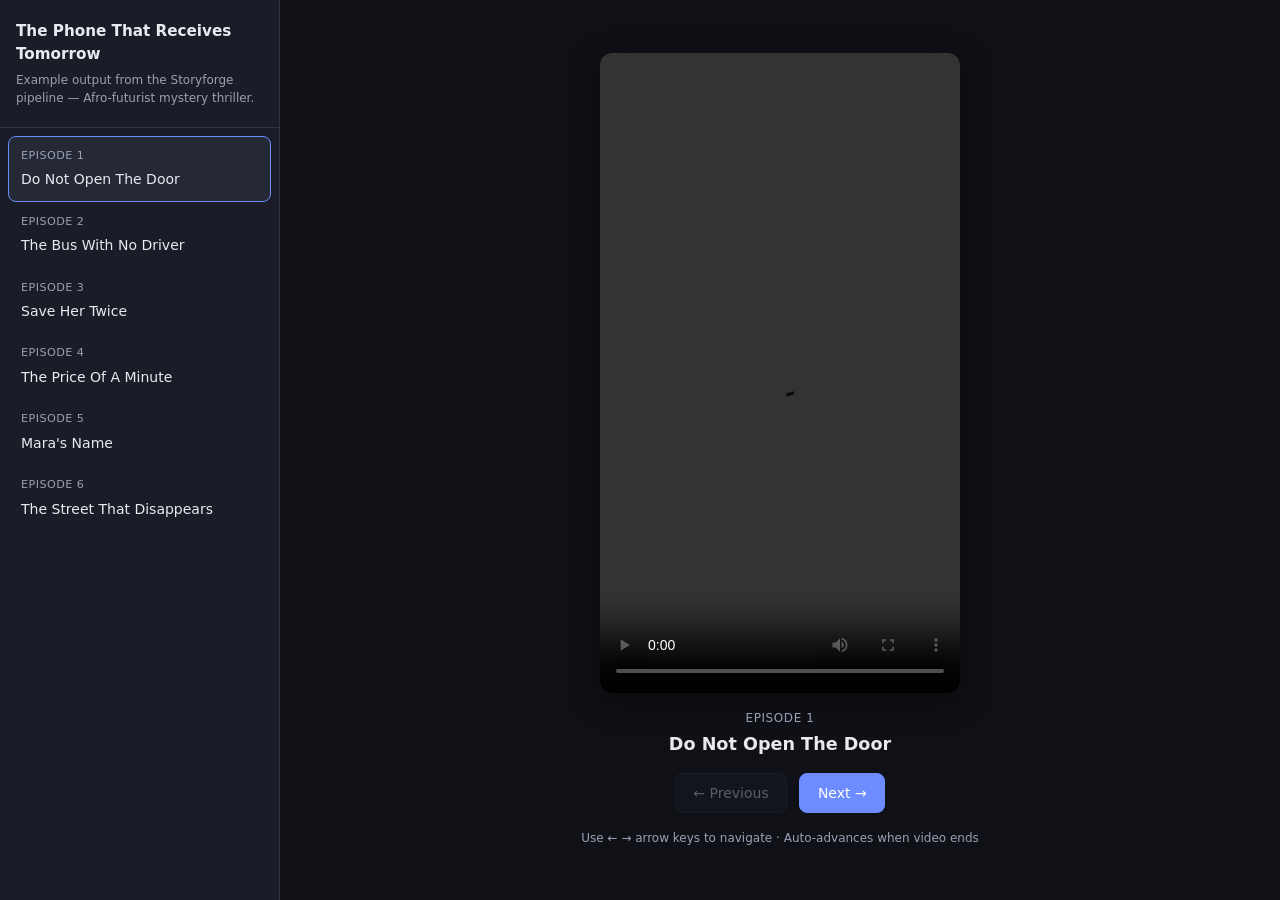
==== docs/preview/index.html @ 2965cf54 "Add interactive episode preview player and README embeds." ====
<!DOCTYPE html>
<html lang="en">
<head>
  <meta charset="UTF-8">
  <meta name="viewport" content="width=device-width, initial-scale=1.0">
  <title>Storyforge Preview Player</title>
  <link rel="stylesheet" href="player.css">
</head>
<body>
  <div class="app">
    <aside class="sidebar" id="sidebar">
      <div class="sidebar-header">
        <h1 id="series-title">Loading…</h1>
        <p id="series-description"></p>
      </div>
      <ul class="episode-list" id="episode-list"></ul>
    </aside>
    <div class="overlay" id="overlay"></div>
    <main class="main">
      <div class="top-bar">
        <button class="menu-toggle" id="menu-toggle" type="button" aria-label="Toggle episode list">Episodes</button>
        <span class="series-title" id="top-series-title"></span>
      </div>
      <div class="player-area" id="player-area">
        <p class="loading" id="loading">Loading episodes…</p>
      </div>
    </main>
  </div>
  <script src="player.js"></script>
</body>
</html>
---- docs/preview/player.css ----
:root {
  --bg: #0f1117;
  --surface: #1a1d27;
  --surface-hover: #252936;
  --border: #2e3344;
  --text: #e8eaef;
  --text-muted: #9aa0b4;
  --accent: #6c8cff;
  --accent-hover: #8aa4ff;
  --sidebar-width: 280px;
}
* { box-sizing: border-box; margin: 0; padding: 0; }
body {
  font-family: system-ui, -apple-system, "Segoe UI", Roboto, sans-serif;
  background: var(--bg);
  color: var(--text);
  min-height: 100vh;
  line-height: 1.5;
}
.app { display: flex; min-height: 100vh; }
.sidebar {
  width: var(--sidebar-width);
  background: var(--surface);
  border-right: 1px solid var(--border);
  display: flex;
  flex-direction: column;
  flex-shrink: 0;
}
.sidebar-header {
  padding: 1.25rem 1rem;
  border-bottom: 1px solid var(--border);
}
.sidebar-header h1 { font-size: 0.95rem; font-weight: 600; margin-bottom: 0.35rem; }
.sidebar-header p { font-size: 0.75rem; color: var(--text-muted); }
.episode-list { list-style: none; overflow-y: auto; flex: 1; padding: 0.5rem; }
.episode-list li button {
  width: 100%;
  text-align: left;
  background: transparent;
  border: 1px solid transparent;
  border-radius: 8px;
  color: var(--text);
  cursor: pointer;
  font: inherit;
  padding: 0.65rem 0.75rem;
  transition: background 0.15s, border-color 0.15s;
}
.episode-list li button:hover { background: var(--surface-hover); }
.episode-list li button.active {
  background: var(--surface-hover);
  border-color: var(--accent);
}
.episode-list .ep-num {
  display: block;
  font-size: 0.7rem;
  color: var(--text-muted);
  text-transform: uppercase;
  letter-spacing: 0.04em;
  margin-bottom: 0.15rem;
}
.episode-list .ep-title { font-size: 0.875rem; font-weight: 500; }
.main { flex: 1; display: flex; flex-direction: column; min-width: 0; }
.top-bar {
  display: none;
  align-items: center;
  gap: 0.75rem;
  padding: 0.75rem 1rem;
  background: var(--surface);
  border-bottom: 1px solid var(--border);
}
.menu-toggle {
  background: var(--surface-hover);
  border: 1px solid var(--border);
  border-radius: 6px;
  color: var(--text);
  cursor: pointer;
  font: inherit;
  font-size: 0.8rem;
  padding: 0.4rem 0.65rem;
}
.top-bar .series-title {
  font-size: 0.875rem;
  font-weight: 600;
  overflow: hidden;
  text-overflow: ellipsis;
  white-space: nowrap;
}
.player-area {
  flex: 1;
  display: flex;
  flex-direction: column;
  align-items: center;
  justify-content: center;
  padding: 1.5rem 1rem;
  gap: 1rem;
}
.video-wrap {
  width: 100%;
  max-width: 360px;
  aspect-ratio: 9 / 16;
  background: #000;
  border-radius: 12px;
  overflow: hidden;
  box-shadow: 0 8px 32px rgba(0, 0, 0, 0.45);
}
.video-wrap video {
  width: 100%;
  height: 100%;
  object-fit: contain;
  display: block;
  background: #000;
}
.now-playing { text-align: center; max-width: 360px; width: 100%; }
.now-playing .ep-label {
  font-size: 0.75rem;
  color: var(--text-muted);
  text-transform: uppercase;
  letter-spacing: 0.05em;
}
.now-playing h2 { font-size: 1.1rem; font-weight: 600; margin-top: 0.25rem; }
.controls {
  display: flex;
  align-items: center;
  justify-content: center;
  gap: 0.75rem;
  flex-wrap: wrap;
}
.controls button {
  background: var(--surface);
  border: 1px solid var(--border);
  border-radius: 8px;
  color: var(--text);
  cursor: pointer;
  font: inherit;
  font-size: 0.875rem;
  padding: 0.55rem 1.1rem;
  transition: background 0.15s, border-color 0.15s;
}
.controls button:hover:not(:disabled) {
  background: var(--surface-hover);
  border-color: var(--accent);
}
.controls button:disabled { opacity: 0.35; cursor: not-allowed; }
.controls button.primary {
  background: var(--accent);
  border-color: var(--accent);
  color: #fff;
}
.controls button.primary:hover:not(:disabled) {
  background: var(--accent-hover);
  border-color: var(--accent-hover);
}
.hint { font-size: 0.75rem; color: var(--text-muted); text-align: center; }
.overlay {
  display: none;
  position: fixed;
  inset: 0;
  background: rgba(0, 0, 0, 0.55);
  z-index: 90;
}
.overlay.open { display: block; }
.loading, .error { text-align: center; padding: 2rem; color: var(--text-muted); }
.error { color: #ff8a8a; }
@media (max-width: 768px) {
  .app { flex-direction: column; }
  .sidebar {
    position: fixed;
    top: 0;
    left: 0;
    bottom: 0;
    z-index: 100;
    transform: translateX(-100%);
    transition: transform 0.25s ease;
  }
  .sidebar.open { transform: translateX(0); }
  .top-bar { display: flex; }
  .player-area { padding: 1rem 0.75rem 1.5rem; }
}
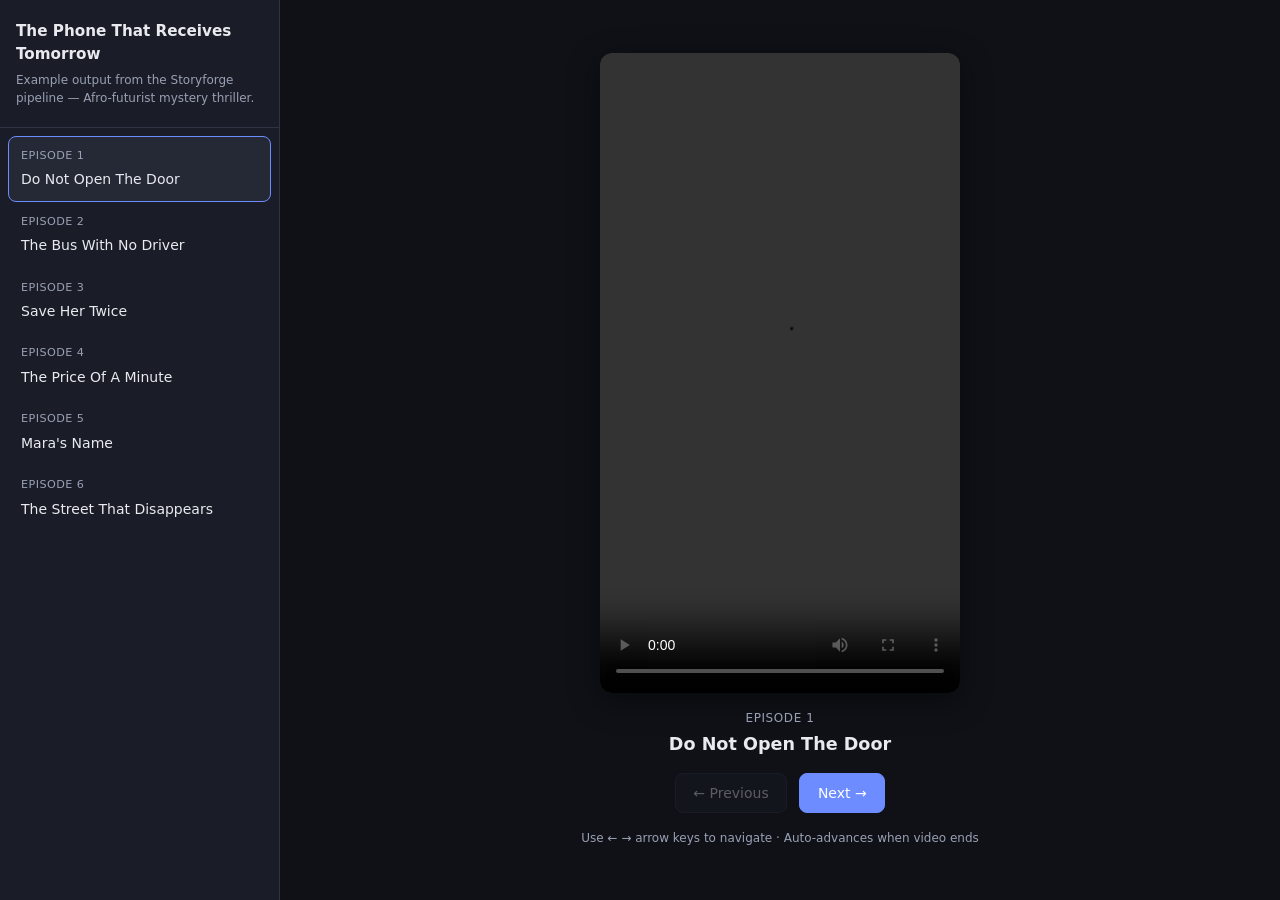
==== commit f25a26dd: "Add in-README episode player with next/previous navigation." ====
--- a/docs/preview/index.html
+++ b/docs/preview/index.html
@@ -2,30 +2,14 @@
 <html lang="en">
 <head>
   <meta charset="UTF-8">
+  <meta http-equiv="refresh" content="0; url=https://Buchiexplores.github.io/storyforge/preview/example/">
   <meta name="viewport" content="width=device-width, initial-scale=1.0">
-  <title>Storyforge Preview Player</title>
-  <link rel="stylesheet" href="player.css">
+  <title>Storyforge Preview — moved</title>
+  <link rel="canonical" href="https://Buchiexplores.github.io/storyforge/preview/example/">
 </head>
 <body>
-  <div class="app">
-    <aside class="sidebar" id="sidebar">
-      <div class="sidebar-header">
-        <h1 id="series-title">Loading…</h1>
-        <p id="series-description"></p>
-      </div>
-      <ul class="episode-list" id="episode-list"></ul>
-    </aside>
-    <div class="overlay" id="overlay"></div>
-    <main class="main">
-      <div class="top-bar">
-        <button class="menu-toggle" id="menu-toggle" type="button" aria-label="Toggle episode list">Episodes</button>
-        <span class="series-title" id="top-series-title"></span>
-      </div>
-      <div class="player-area" id="player-area">
-        <p class="loading" id="loading">Loading episodes…</p>
-      </div>
-    </main>
-  </div>
-  <script src="player.js"></script>
+  <p>The preview player has moved to
+    <a href="https://Buchiexplores.github.io/storyforge/preview/example/">preview/example/</a>.
+  </p>
 </body>
 </html>
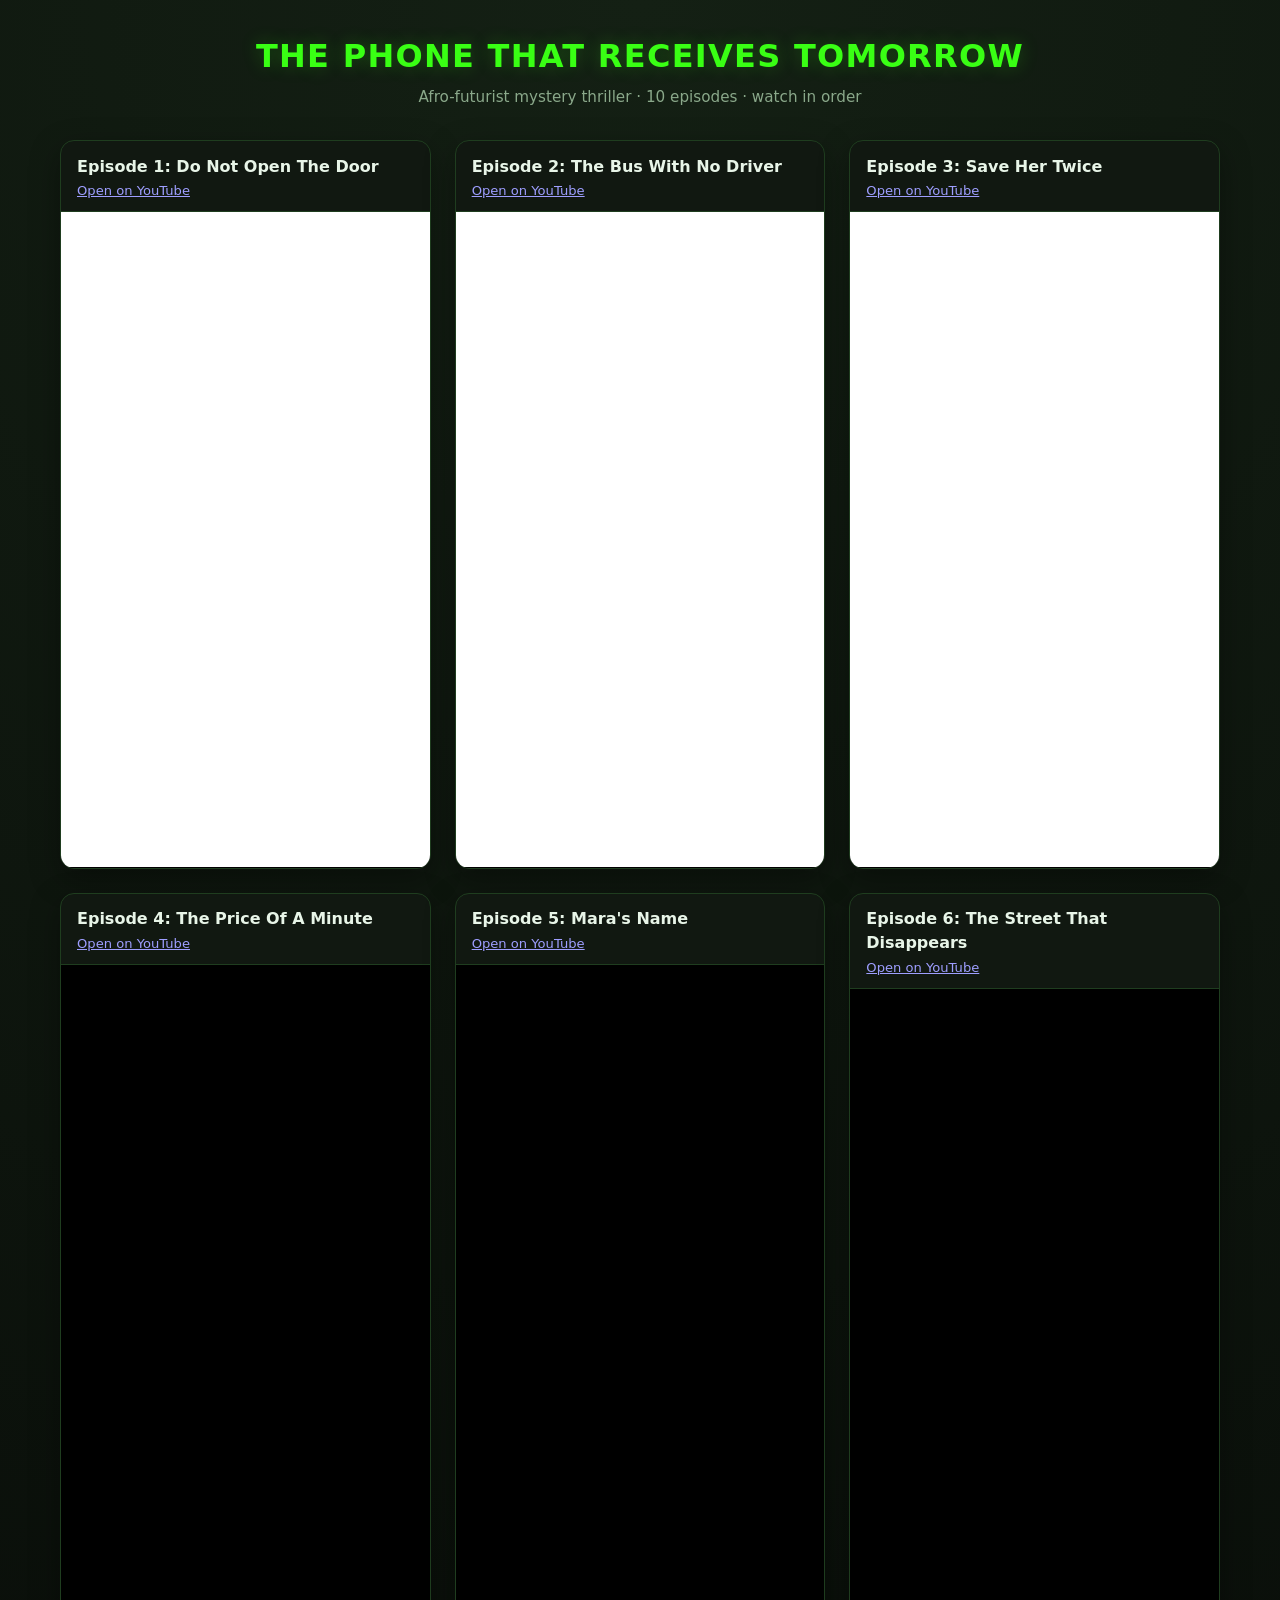
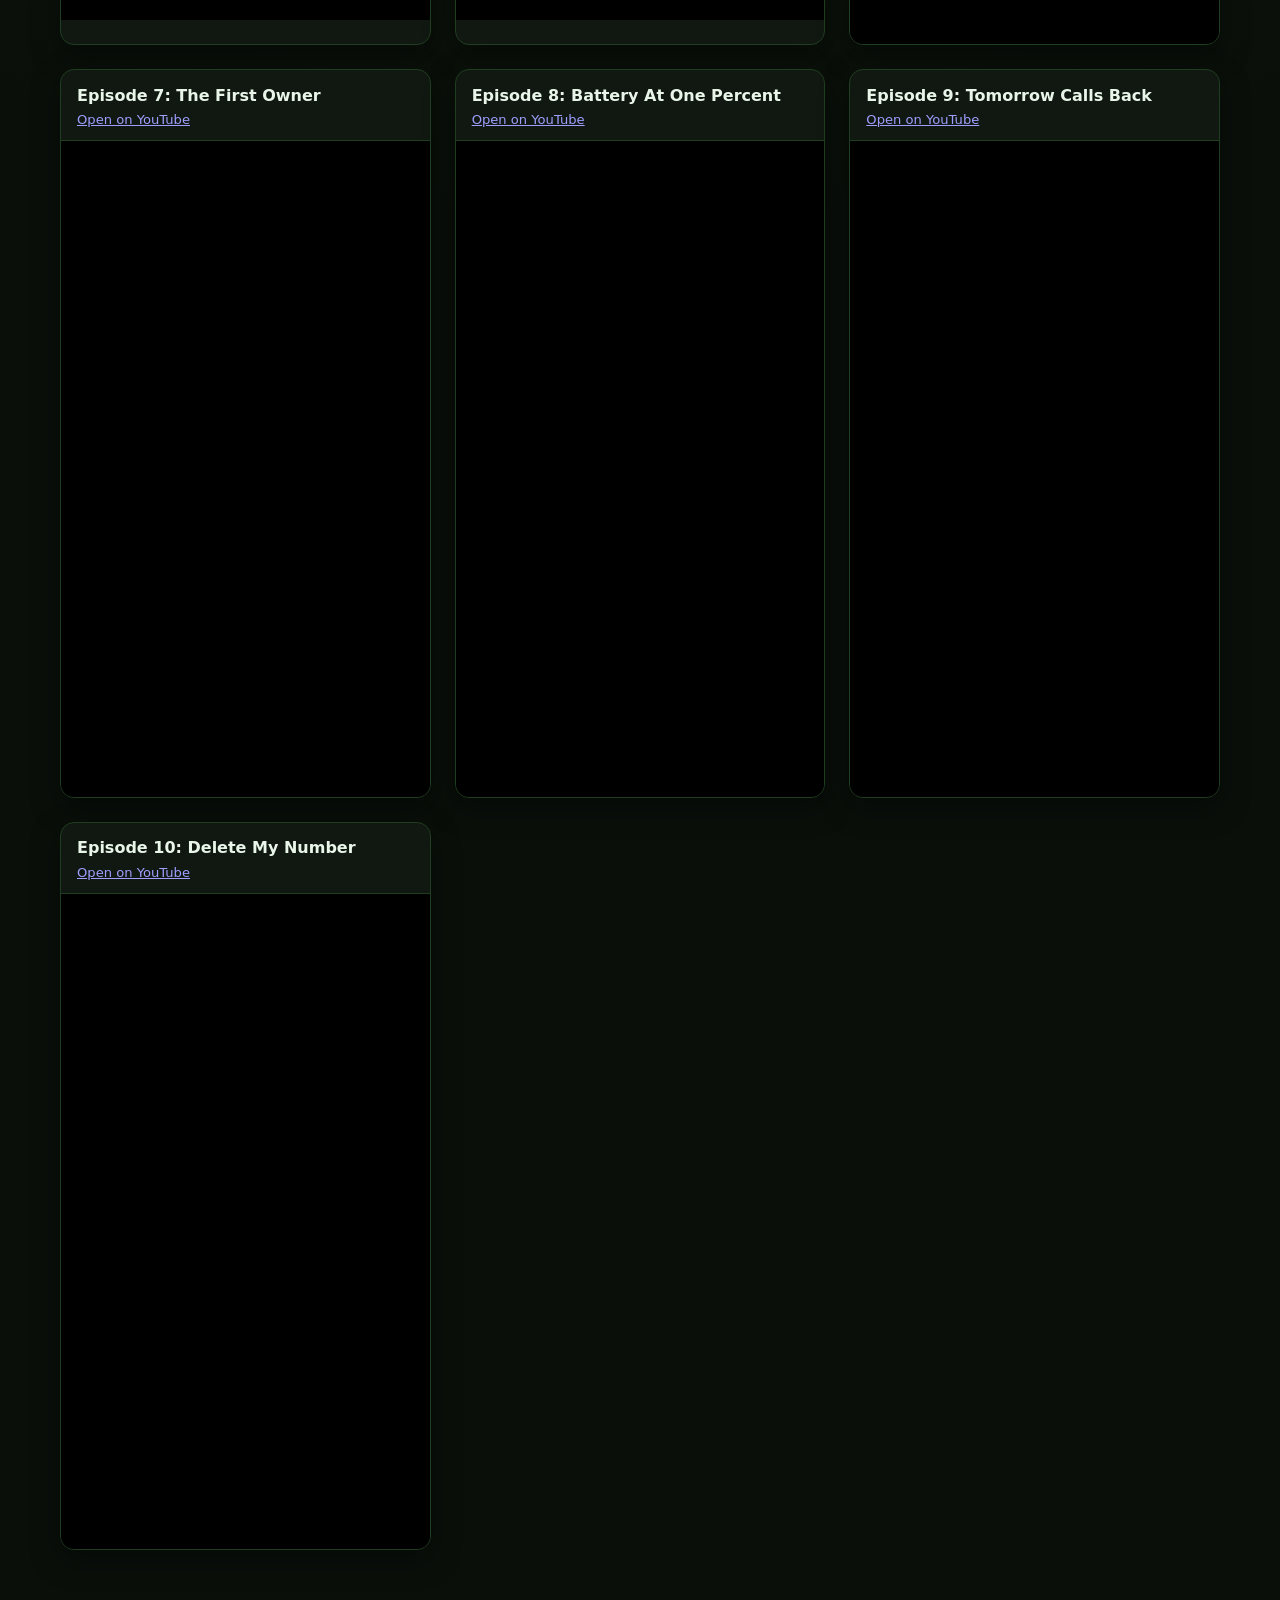
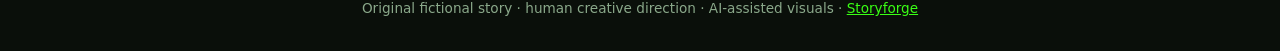
==== commit 31fb9a13: "Modernize Storyforge onboarding and wire README to live YouTube Shorts." ====
--- a/docs/preview/index.html
+++ b/docs/preview/index.html
@@ -2,14 +2,157 @@
 <html lang="en">
 <head>
   <meta charset="UTF-8">
-  <meta http-equiv="refresh" content="0; url=https://Buchiexplores.github.io/storyforge/preview/example/">
   <meta name="viewport" content="width=device-width, initial-scale=1.0">
-  <title>Storyforge Preview — moved</title>
-  <link rel="canonical" href="https://Buchiexplores.github.io/storyforge/preview/example/">
+  <title>The Phone That Receives Tomorrow — Episode Viewer</title>
+  <style>
+    :root {
+      color-scheme: dark;
+      --bg: #0a0f0a;
+      --panel: #111811;
+      --text: #e8f5e8;
+      --muted: #8aa88a;
+      --accent: #39ff14;
+      --border: #1f3d1f;
+    }
+
+    * { box-sizing: border-box; }
+
+    body {
+      margin: 0;
+      font-family: system-ui, -apple-system, Segoe UI, Roboto, sans-serif;
+      background: radial-gradient(circle at top, #142014 0%, var(--bg) 55%);
+      color: var(--text);
+      line-height: 1.5;
+    }
+
+    header {
+      max-width: 1200px;
+      margin: 0 auto;
+      padding: 2rem 1.25rem 1rem;
+      text-align: center;
+    }
+
+    h1 {
+      margin: 0 0 0.35rem;
+      font-size: clamp(1.4rem, 3vw, 2rem);
+      letter-spacing: 0.04em;
+      text-transform: uppercase;
+      color: var(--accent);
+      text-shadow: 0 0 18px rgba(57, 255, 20, 0.25);
+    }
+
+    .subtitle {
+      margin: 0;
+      color: var(--muted);
+      font-size: 0.95rem;
+    }
+
+    main {
+      max-width: 1200px;
+      margin: 0 auto;
+      padding: 1rem 1.25rem 3rem;
+    }
+
+    .grid {
+      display: grid;
+      grid-template-columns: repeat(auto-fit, minmax(280px, 1fr));
+      gap: 1.5rem;
+    }
+
+    .card {
+      background: var(--panel);
+      border: 1px solid var(--border);
+      border-radius: 14px;
+      overflow: hidden;
+      box-shadow: 0 10px 30px rgba(0, 0, 0, 0.35);
+    }
+
+    .card-header {
+      padding: 0.85rem 1rem 0.65rem;
+      border-bottom: 1px solid var(--border);
+    }
+
+    .card-header h2 {
+      margin: 0;
+      font-size: 1rem;
+      font-weight: 600;
+    }
+
+    .card-header p {
+      margin: 0.15rem 0 0;
+      font-size: 0.82rem;
+      color: var(--muted);
+    }
+
+    .player {
+      position: relative;
+      width: 100%;
+      aspect-ratio: 9 / 16;
+      background: #000;
+    }
+
+    .player iframe {
+      position: absolute;
+      inset: 0;
+      width: 100%;
+      height: 100%;
+      border: 0;
+    }
+
+    footer {
+      max-width: 1200px;
+      margin: 0 auto;
+      padding: 0 1.25rem 2rem;
+      text-align: center;
+      color: var(--muted);
+      font-size: 0.85rem;
+    }
+
+    footer a { color: var(--accent); }
+  </style>
 </head>
 <body>
-  <p>The preview player has moved to
-    <a href="https://Buchiexplores.github.io/storyforge/preview/example/">preview/example/</a>.
-  </p>
+  <header>
+    <h1>The Phone That Receives Tomorrow</h1>
+    <p class="subtitle">Afro-futurist mystery thriller · 10 episodes · watch in order</p>
+  </header>
+
+  <main>
+    <div class="grid" id="grid"></div>
+  </main>
+
+  <footer>
+    Original fictional story · human creative direction · AI-assisted visuals ·
+    <a href="https://github.com/Buchiexplores/storyforge">Storyforge</a>
+  </footer>
+
+  <script>
+    fetch("episodes.json")
+      .then((response) => response.json())
+      .then((episodes) => {
+        const grid = document.getElementById("grid");
+        grid.innerHTML = episodes.map((episode) => `
+          <article class="card">
+            <div class="card-header">
+              <h2>Episode ${episode.episode}: ${episode.title}</h2>
+              <p><a href="${episode.url}" target="_blank" rel="noopener noreferrer">Open on YouTube</a></p>
+            </div>
+            <div class="player">
+              <iframe
+                src="https://www.youtube.com/embed/${episode.youtube_id}"
+                title="Episode ${episode.episode}: ${episode.title}"
+                allow="accelerometer; autoplay; clipboard-write; encrypted-media; gyroscope; picture-in-picture; web-share"
+                allowfullscreen
+                loading="lazy"
+              ></iframe>
+            </div>
+          </article>
+        `).join("");
+      })
+      .catch(() => {
+        document.getElementById("grid").innerHTML =
+          "<p>Could not load episodes.json. Open this page from the Storyforge repo.</p>";
+      });
+  </script>
 </body>
 </html>
